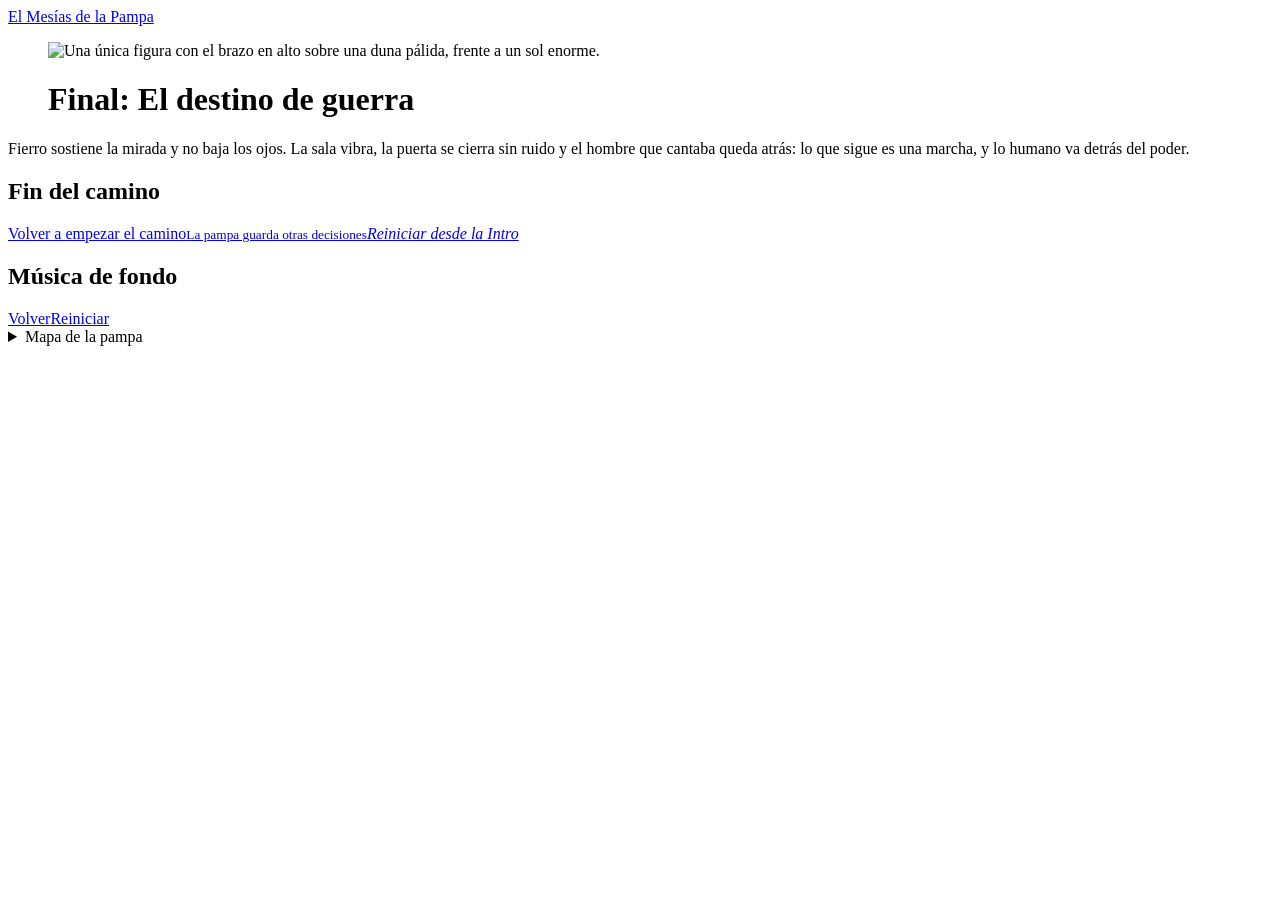
==== final-a.html @ 4e4e4bdf "Add files via upload" ====
<!DOCTYPE html>
<html lang="es"><head><meta charset="utf-8"><meta name="viewport" content="width=device-width, initial-scale=1">
<title>Final: El destino de guerra | El Mesías de la Pampa</title>
<script>if(sessionStorage.getItem('sand'))document.documentElement.classList.add('sand-in')</script>
<link rel="preconnect" href="https://fonts.googleapis.com"><link rel="preconnect" href="https://fonts.gstatic.com" crossorigin>
<link href="https://fonts.googleapis.com/css2?family=Ewert&family=Love+Ya+Like+A+Sister&display=swap" rel="stylesheet">
<link rel="stylesheet" href="css/style.css"></head>
<body>
<header class="top"><a class="brand" href="index.html">El Mesías de la Pampa</a></header>
<figure class="hero"><img src="img/a.jpg" srcset="img/a-1200.jpg 1200w, img/a.jpg 2400w" sizes="100vw" width="2400" height="1350" alt="Una única figura con el brazo en alto sobre una duna pálida, frente a un sol enorme." fetchpriority="high">
<figcaption><h1>Final: El destino de guerra</h1></figcaption></figure>
<main><article><p class="story">Fierro sostiene la mirada y no baja los ojos. La sala vibra, la puerta se cierra sin ruido y el hombre que cantaba queda atrás: lo que sigue es una marcha, y lo humano va detrás del poder.</p>
<h2>Fin del camino</h2>
<nav class="choices" aria-label="Decisiones"><a class="choice" href="index.html"><span class="act">Volver a empezar el camino</span><small>La pampa guarda otras decisiones</small><em>Reiniciar desde la Intro</em></a></nav></article>
<aside class="ambient" aria-label="Ambientación sonora"><h2>Música de fondo</h2><div id="ambient"><noscript><a href="https://www.youtube.com/results?search_query=Atahualpa+Yupanqui+Los+ejes+de+mi+carreta" target="_blank" rel="noopener">Escuchar Los ejes de mi carreta en YouTube</a></noscript></div></aside></main>
<footer><nav class="tools" aria-label="Navegación"><a href="#" data-back>Volver</a><a href="index.html">Reiniciar</a></nav>
<details><summary>Mapa de la pampa</summary><ul class="map"><li><a href="index.html">El galpón de la frontera</a></li><li><a href="nodo1.html">El Capitanejo Desconfiado</a></li><li><a href="nodo2.html">La Sombra del Moreno</a></li><li><a href="nodo3.html">El Rastreador Silencioso</a></li><li><a href="nodo4.html">La Vieja del Fogón</a></li><li><a href="nodo5.html">El Secreto del Cuatrero</a></li><li><a href="nodo6.html">El Viejo Milico Desertor</a></li><li><a href="nodo7.html">La Guitarra Colgada</a></li><li><a href="nodo8.html">El Juramento de Cruz</a></li><li><a href="nodo9.html">El Fuego de la Frontera</a></li><li><a href="nodo10.html">La Mirada en la Puerta</a></li><li><a href="final-a.html" aria-current="page">El destino de guerra</a></li><li><a href="final-b.html">El mesías de la pampa</a></li></ul></details></footer>
<script src="js/media.js"></script><script src="js/sand.js"></script></body></html>
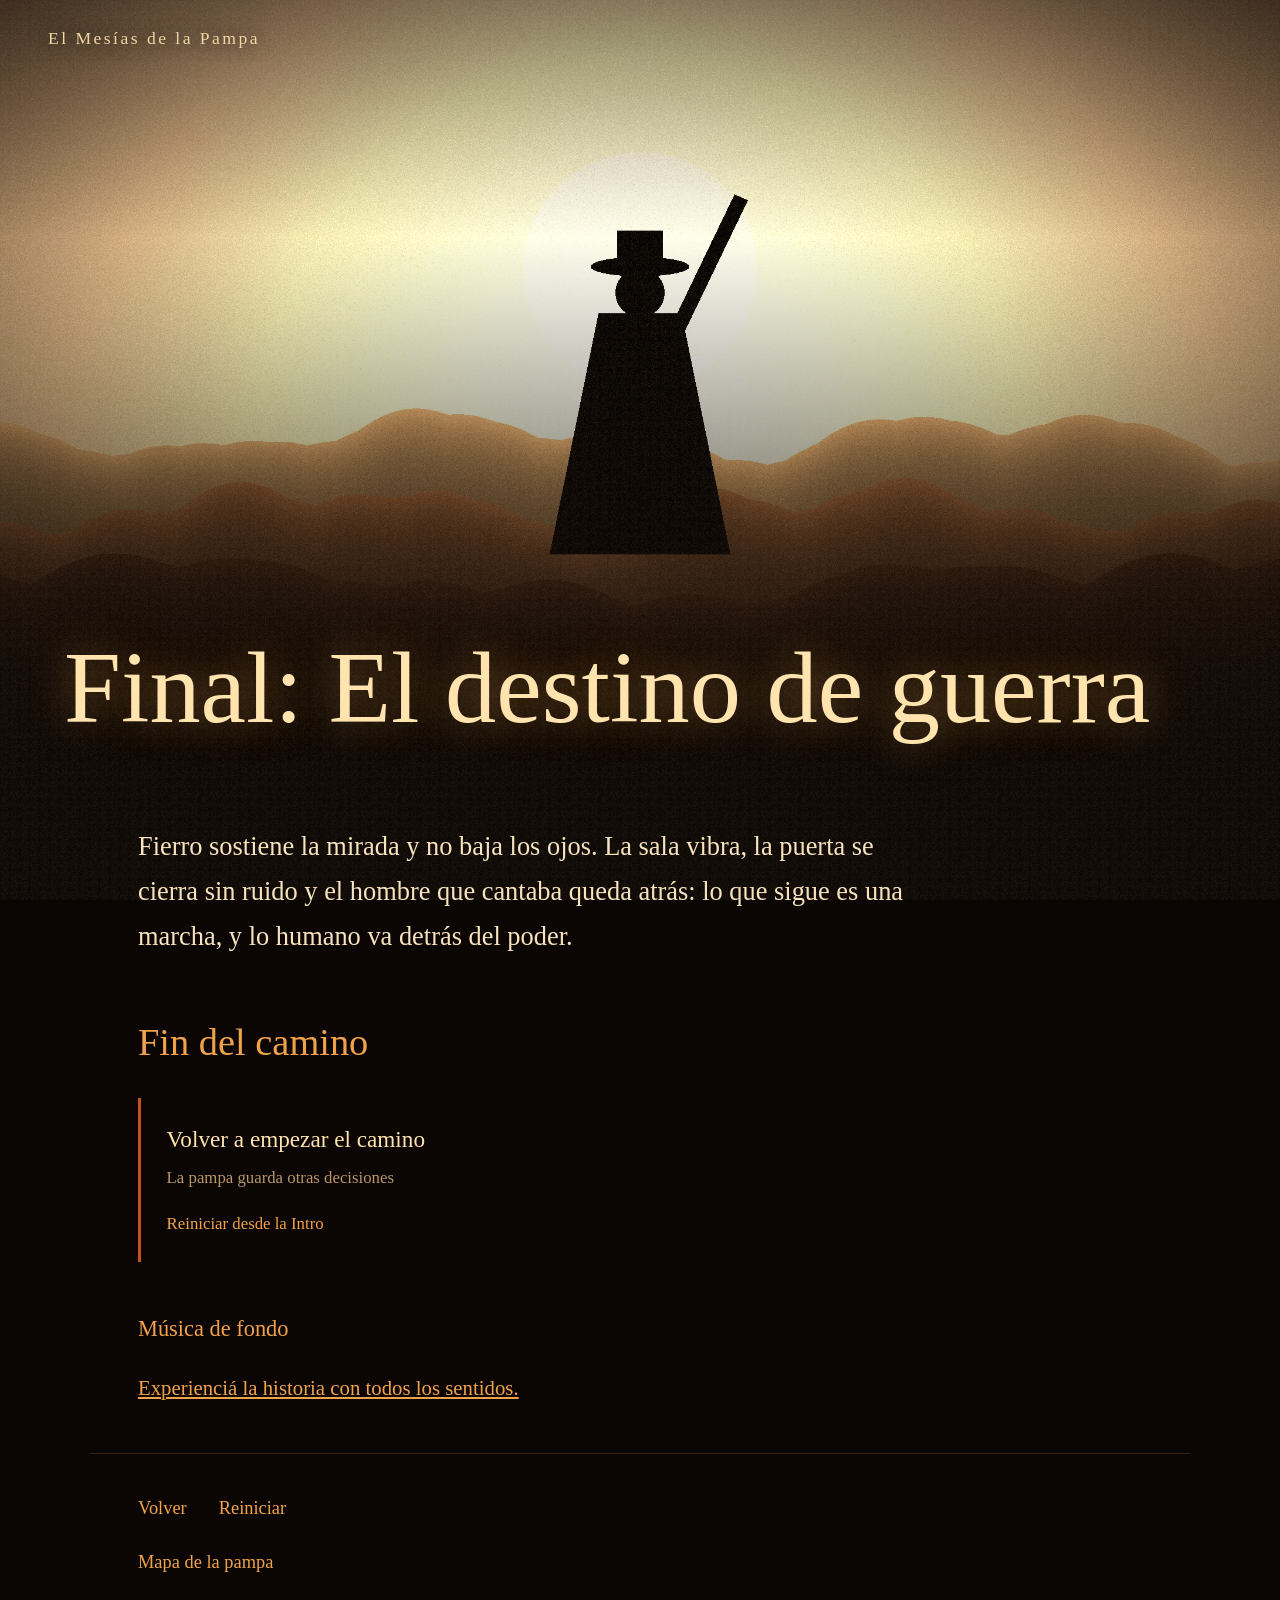
==== commit de070743: "Add files via upload" ====
--- a/final-a.html
+++ b/final-a.html
@@ -4,10 +4,10 @@
 <script>if(sessionStorage.getItem('sand'))document.documentElement.classList.add('sand-in')</script>
 <link rel="preconnect" href="https://fonts.googleapis.com"><link rel="preconnect" href="https://fonts.gstatic.com" crossorigin>
 <link href="https://fonts.googleapis.com/css2?family=Ewert&family=Love+Ya+Like+A+Sister&display=swap" rel="stylesheet">
-<link rel="stylesheet" href="css/style.css"></head>
+<link rel="stylesheet" href="style.css"></head>
 <body>
 <header class="top"><a class="brand" href="index.html">El Mesías de la Pampa</a></header>
-<figure class="hero"><img src="img/a.jpg" srcset="img/a-1200.jpg 1200w, img/a.jpg 2400w" sizes="100vw" width="2400" height="1350" alt="Una única figura con el brazo en alto sobre una duna pálida, frente a un sol enorme." fetchpriority="high">
+<figure class="hero"><img src="a.jpg" srcset="a-1200.jpg 1200w, a.jpg 2400w" sizes="100vw" width="2400" height="1350" alt="Una única figura con el brazo en alto sobre una duna pálida, frente a un sol enorme." fetchpriority="high">
 <figcaption><h1>Final: El destino de guerra</h1></figcaption></figure>
 <main><article><p class="story">Fierro sostiene la mirada y no baja los ojos. La sala vibra, la puerta se cierra sin ruido y el hombre que cantaba queda atrás: lo que sigue es una marcha, y lo humano va detrás del poder.</p>
 <h2>Fin del camino</h2>
@@ -15,4 +15,4 @@
 <aside class="ambient" aria-label="Ambientación sonora"><h2>Música de fondo</h2><div id="ambient"><noscript><a href="https://www.youtube.com/results?search_query=Atahualpa+Yupanqui+Los+ejes+de+mi+carreta" target="_blank" rel="noopener">Escuchar Los ejes de mi carreta en YouTube</a></noscript></div></aside></main>
 <footer><nav class="tools" aria-label="Navegación"><a href="#" data-back>Volver</a><a href="index.html">Reiniciar</a></nav>
 <details><summary>Mapa de la pampa</summary><ul class="map"><li><a href="index.html">El galpón de la frontera</a></li><li><a href="nodo1.html">El Capitanejo Desconfiado</a></li><li><a href="nodo2.html">La Sombra del Moreno</a></li><li><a href="nodo3.html">El Rastreador Silencioso</a></li><li><a href="nodo4.html">La Vieja del Fogón</a></li><li><a href="nodo5.html">El Secreto del Cuatrero</a></li><li><a href="nodo6.html">El Viejo Milico Desertor</a></li><li><a href="nodo7.html">La Guitarra Colgada</a></li><li><a href="nodo8.html">El Juramento de Cruz</a></li><li><a href="nodo9.html">El Fuego de la Frontera</a></li><li><a href="nodo10.html">La Mirada en la Puerta</a></li><li><a href="final-a.html" aria-current="page">El destino de guerra</a></li><li><a href="final-b.html">El mesías de la pampa</a></li></ul></details></footer>
-<script src="js/media.js"></script><script src="js/sand.js"></script></body></html>+<script src="media.js"></script><script src="sand.js"></script></body></html>
--- a/style.css
+++ b/style.css
@@ -0,0 +1,36 @@
+
+:root{--ink:#0b0604;--ash:#1c0f09;--sand:#f1d6a0;--gold:#f0a24a;--rust:#c5521f;--dim:#b99569;
+--f-title:"Ewert",Georgia,serif;--f-text:"Love Ya Like A Sister","Comic Sans MS",cursive}
+*{box-sizing:border-box}html{scroll-behavior:smooth;background:var(--ink)}
+html.sand-in::before{content:"";position:fixed;inset:0;background:var(--ink);z-index:9998}
+body{margin:0;background:radial-gradient(120% 60% at 50% 0%,#2b130a,var(--ink) 70%);color:var(--sand);font-family:var(--f-text);font-size:1.3rem;line-height:1.7}
+body::after{content:"";position:fixed;inset:0;pointer-events:none;opacity:.12;mix-blend-mode:screen;z-index:5;
+background:url("data:image/svg+xml,%3Csvg xmlns='http://www.w3.org/2000/svg' width='200' height='200'%3E%3Cfilter id='n'%3E%3CfeTurbulence baseFrequency='.9' numOctaves='2'/%3E%3CfeColorMatrix values='0 0 0 0 1 0 0 0 0 .7 0 0 0 0 .3 0 0 0 .9 0'/%3E%3C/filter%3E%3Crect width='200' height='200' filter='url(%23n)'/%3E%3C/svg%3E")}
+.top{position:absolute;inset:0 0 auto;z-index:4;padding:1.2rem clamp(1rem,4vw,3rem)}
+.brand{font-family:var(--f-title);font-size:1.1rem;letter-spacing:.14em;color:var(--sand);text-decoration:none;text-shadow:0 0 18px #000}
+.hero{margin:0;position:relative;height:88vh;min-height:420px;overflow:hidden}
+.hero img{width:100%;height:100%;object-fit:cover;display:block;filter:sepia(.25) contrast(1.05)}
+.hero::after{content:"";position:absolute;inset:0;background:linear-gradient(to bottom,#0b060455,transparent 30%,var(--ink) 98%)}
+.hero figcaption{position:absolute;z-index:2;left:clamp(1rem,5vw,4rem);right:clamp(1rem,5vw,4rem);bottom:6vh}
+h1{font-family:var(--f-title);font-weight:400;font-size:clamp(2.4rem,8vw,7.2rem);line-height:.98;margin:0;color:#ffe3ad;text-shadow:0 0 40px #f0a24a88,0 4px 30px #000;text-wrap:balance}
+h2{font-family:var(--f-title);font-weight:400;font-size:clamp(1.5rem,3.4vw,2.4rem);color:var(--gold);margin:3.2rem 0 1.4rem}
+main{max-width:1100px;margin:0 auto;padding:2rem clamp(1rem,5vw,3rem) 3rem}
+p{margin:0}.story{font-size:clamp(1.3rem,2.2vw,1.65rem);max-width:60ch;color:#f7e3bd}
+.choices{display:grid;grid-template-columns:repeat(auto-fit,minmax(min(100%,340px),1fr));gap:1.6rem}
+.choice{display:block;padding:1.4rem 0 1.4rem 1.6rem;border-left:3px solid var(--rust);color:var(--sand);text-decoration:none;position:relative;transition:border-color .3s,background .3s,padding .3s}
+.choice:hover,.choice:focus-visible{border-color:var(--gold);background:linear-gradient(90deg,#f0a24a24,transparent);padding-left:2.1rem;outline:none}
+.choice .act{display:block;font-size:1.45rem;color:#ffe3ad}.choice small{display:block;font-size:1.05rem;color:var(--dim);margin:.3rem 0 .7rem}
+.choice em{font-style:normal;font-family:var(--f-title);color:var(--gold);font-size:1.05rem}
+.ambient{margin-top:3rem}.ambient iframe{width:100%;max-width:640px;aspect-ratio:16/9;border:0;border-radius:2px;filter:sepia(.5) saturate(1.2)}
+.ambient a{color:var(--gold)}.ambient h2{font-size:1.4rem;margin-top:0}
+footer{max-width:1100px;margin:0 auto;padding:1rem clamp(1rem,5vw,3rem) 4rem;border-top:1px solid #f0a24a33}
+.tools{display:flex;gap:2rem;margin:1.4rem 0}.tools a,summary{font-family:var(--f-title);color:var(--gold);text-decoration:none;cursor:pointer;font-size:1.15rem}
+.tools a:hover{color:#ffe3ad}summary{list-style:none}.map{display:flex;flex-wrap:wrap;gap:.4rem 1.6rem;list-style:none;padding:1rem 0;margin:0}
+.map a{color:var(--sand);text-decoration:none;font-size:1.05rem}.map a:hover,.map a[aria-current]{color:var(--gold);text-decoration:underline}
+a:focus-visible{outline:2px solid var(--gold);outline-offset:4px}
+#sand{position:fixed;inset:0;width:100%;height:100%;z-index:9999;pointer-events:none}
+@media(max-width:640px){body{font-size:1.15rem}.hero{height:70vh}}
+@media(prefers-reduced-motion:reduce){*{transition:none!important}}
+
+/* grabado de portada: tinte ocre estilo Dune 2 */
+.hero img.grabado{filter:sepia(1) saturate(2.4) hue-rotate(-12deg) contrast(1.25) brightness(.6)}
